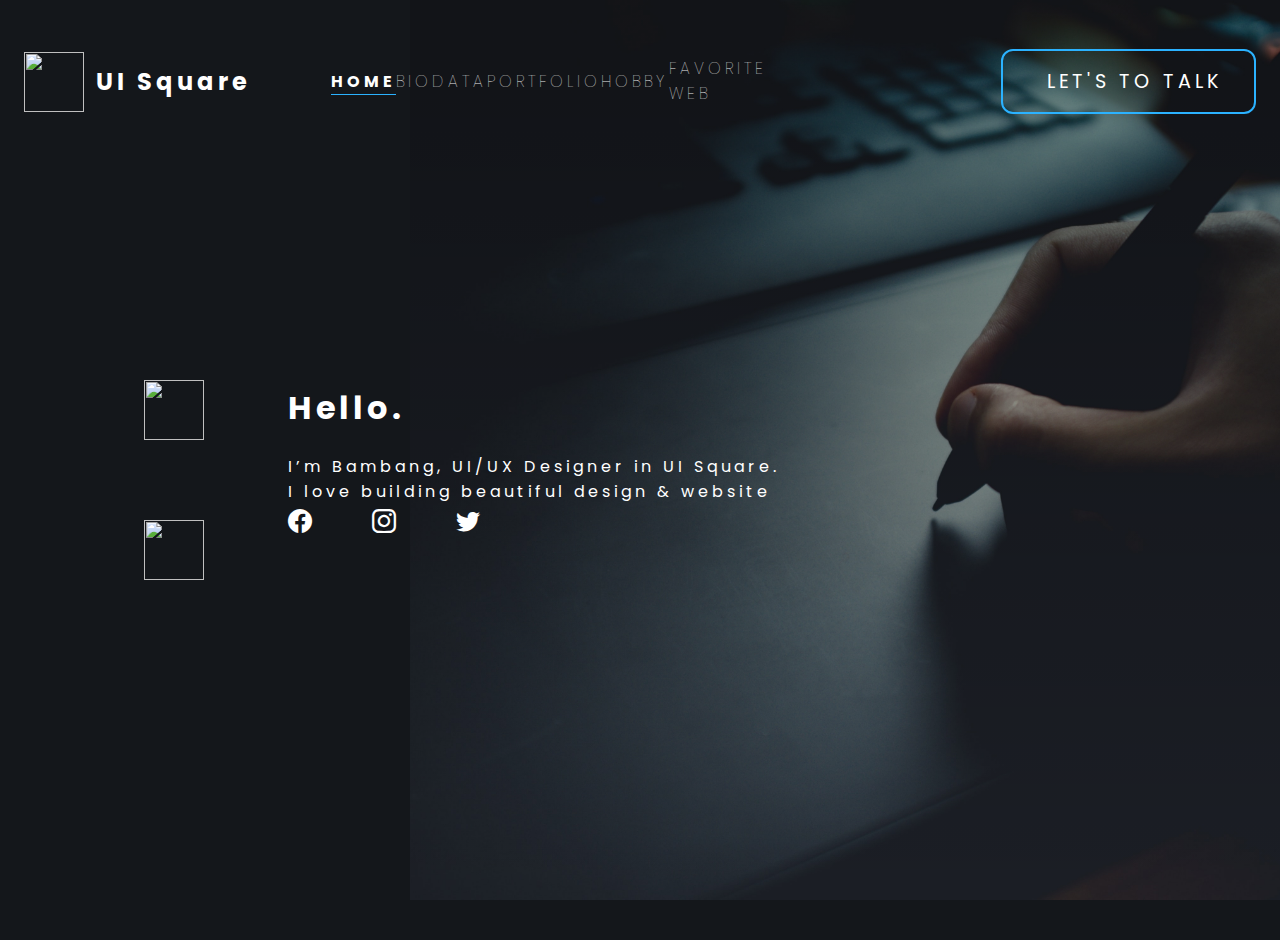
==== index.html @ f92a0475 ""Edit home page"" ====
<!DOCTYPE html>
<html lang="en">
  <head>
    <meta charset="UTF-8" />
    <meta http-equiv="X-UA-Compatible" content="IE=edge" />
    <meta name="viewport" content="width=device-width, initial-scale=1.0" />
    <link rel="stylesheet" href="css/style.css" />
    <link rel="preconnect" href="https://fonts.gstatic.com" />
    <link
      href="https://fonts.googleapis.com/css2?family=Poppins:wght@300;400;500;700;900&display=swap"
      rel="stylesheet"
    />
    <link rel="shortcut icon" href="img/favicon.ico" type="image/x-icon" />
    <link
      rel="stylesheet"
      href="https://cdn.jsdelivr.net/npm/bootstrap-icons@1.4.0/font/bootstrap-icons.css"
    />
    <title>Bambang</title>
  </head>
  <body>
    <section class="section-1">
      <div class="container white-text">
        <div class="s-hero"><div class="gradient"></div></div>
        <div class="nav">
          <div class="nav-brand">
            <img
              class="nav-icon"
              src="img/logo.png"
              alt=""
              height="60"
              width="60"
            />
            <h2>UI Square</h2>
          </div>
          <div class="nav-link">
            <p class="hyperlink active">HOME</p>
            <p class="hyperlink">BIODATA</p>
            <p class="hyperlink">PORTFOLIO</p>
            <p class="hyperlink">HOBBY</p>
            <p class="hyperlink">FAVORITE WEB</p>
          </div>
          <div class="nav-link-btn">
            <a href="#">
              <div class="btn btn-outline">
                <img class="nav-icon" src="img/telegram-plane.svg" alt="" />
                <span>LET'S TO TALK</span>
              </div>
            </a>
          </div>
        </div>
        <div class="dot-container">
          <img class="dot" src="img/dot.svg" alt="" width="60" height="60" />
          <img class="dot" src="img/dot.svg" alt="" width="60" height="60" />
        </div>
        <div class="hero-text">
          <h1 class="hello">Hello.</h1>
          <span class="hello-span"
            >I’m Bambang, UI/UX Designer in UI Square.<br />
            I love building beautiful design & website</span
          >
          <div class="social-media">
            <a href="#">
              <i class="bi bi-facebook"></i>
            </a>
            <a href="#">
              <i class="bi bi-instagram"></i>
            </a>
            <a href="#">
              <i class="bi bi-twitter"></i>
            </a>
          </div>
        </div>
      </div>
    </section>
  </body>
</html>
---- css/style.css ----
body {
  font-family: "Poppins", sans-serif;
  line-height: normal;
  letter-spacing: 4px;
  background-color: #14171b;
  margin: 0;
  padding: 0;
}
a {
  text-decoration: none;
  color: white;
}
section {
  width: 100%;
  min-height: 100vh;
}
.section-1{
  /* min-height: 90vh !important; */
  padding-top: 40px;
}
.container {
  display: flex;
  flex: 1;
  flex-flow: column;
  padding-top: 40px;
  padding: 0 24px;
}
.nav {
  display: flex;
  flex: 1;
  flex-direction: row;
  align-items: center;
  justify-content: start;
}
.nav-link {
  display: flex;
  flex: 1;
  flex-direction: row;
  align-items: center;
  justify-content: space-around;
  font-weight: lighter;
}
.nav-link-btn {
  flex: 1;
  display: flex;
  align-items: center;
  justify-content: flex-end;
}
.nav-brand {
  display: flex;
  flex-direction: row;
  align-items: center;
  margin-right: 80px;
}
.white-text {
  color: white;
}
.nav-icon {
  margin-right: 12px;
}
.btn {
  display: flex;
  padding: 16px 32px;
  font-size: 1.2rem;
  align-items: center;
}
.btn-outline {
  border: 2px solid #2bb2ff;
  border-radius: 12px;
  transition: 0.3s ease-in-out;
}
.btn-outline:hover {
  background-color: #2bb2ff;
  color: white;
}
.active {
  font-weight: bold;
  color: white !important;
  border-bottom: 1px solid #2bb2ff !important;
}

.hero-text {
  display: flex;
  flex: 1;
  flex-direction: column;
  margin-left: 264px;
  margin-top: 240px;
}
.social-media-icon {
  padding-right: 48px;
}
.dot-container {
  position: absolute;
  display: flex;
  flex-direction: column;
  top: 300px;
}
.dot {
  margin-top: 80px;
  margin-left: 120px;
}
.bi {
  margin-right: 48px;
  font-size: 1.5rem;
  color: white;
}
.bi:hover {
  color: #2bb2ff;
}
.hyperlink {
  color: #eaeaea;
  transition: 0.3s ease-in-out;
  border-bottom: 1px solid rgba(255, 255, 255, 0);
}
.hyperlink:hover {
  border-bottom: 1px solid #fff;
}
.s-hero {
  background-image: url(../img/hero-bg.jpg);
  background-repeat: no-repeat;
  background-position: center;
  background-size: cover;
  position: absolute;
  top: 0;
  right: 0;
  bottom: 0;
  left: 32vw;
  z-index: -999;
}
.s-hero .gradient {
  display: block;
  position: absolute;
  top: 0;
  left: 0;
  width: 100%;
  height: 100%;
  background: linear-gradient(180deg, black 10%, rgba(0, 0, 0, 0) 100%);
  opacity: .35;
}


@media only screen and (min-width: 1440px) {
  .container {
    padding: 0 80px;
  }

  .hello {
    font-size: 14rem;
    font-weight: 500;
    color: #2bb2ff;
    margin: 0;
    margin-left: -12px;
    padding: 0;
    line-height: 1.2;
  }
  .hello-span {
    margin: 0;
    font-size: 1.4rem;
    line-height: 2.75rem;
    font-weight: lighter;
    margin-bottom: 36px;
  }
}
body::-webkit-scrollbar {
  width: 8px;
}

body::-webkit-scrollbar-track {
  background: #14171b;
}

body::-webkit-scrollbar-thumb {
  background-color: #2bb2ff;
  border: 2px solid #14171b;
}
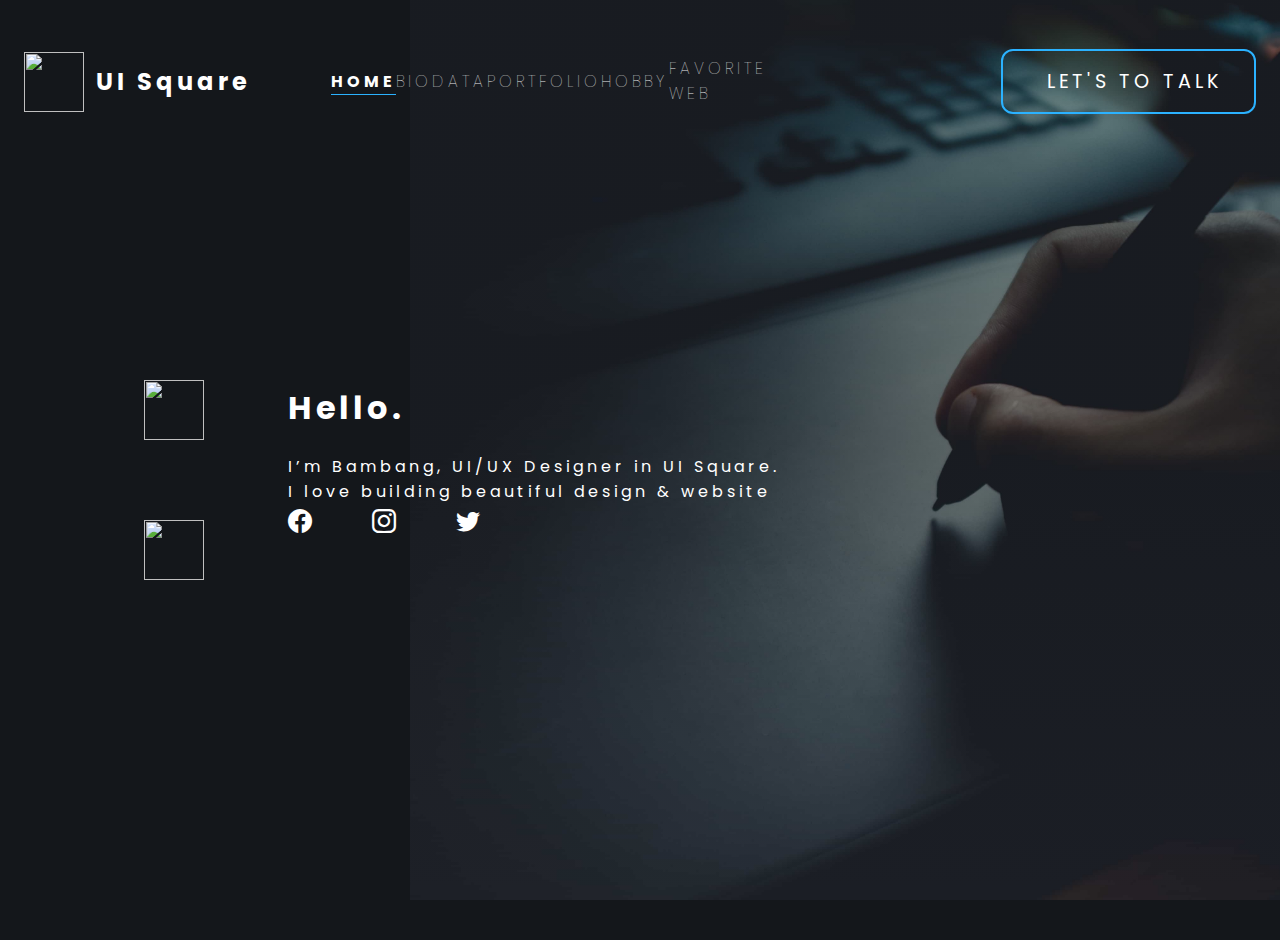
==== commit 55d37e0e: ""Nambahin bg hero"" ====
--- a/index.html
+++ b/index.html
@@ -15,7 +15,7 @@
       rel="stylesheet"
       href="https://cdn.jsdelivr.net/npm/bootstrap-icons@1.4.0/font/bootstrap-icons.css"
     />
-    <title>Bambang</title>
+    <title>UI Square by Bambang</title>
   </head>
   <body>
     <section class="section-1">
--- a/css/style.css
+++ b/css/style.css
@@ -134,8 +134,8 @@
   left: 0;
   width: 100%;
   height: 100%;
-  background: linear-gradient(180deg, black 10%, rgba(0, 0, 0, 0) 100%);
-  opacity: .35;
+  background: linear-gradient(180deg, #14171b 50%, rgba(0, 0, 0, 0) 100%);
+  opacity: 0.4;
 }
 
 
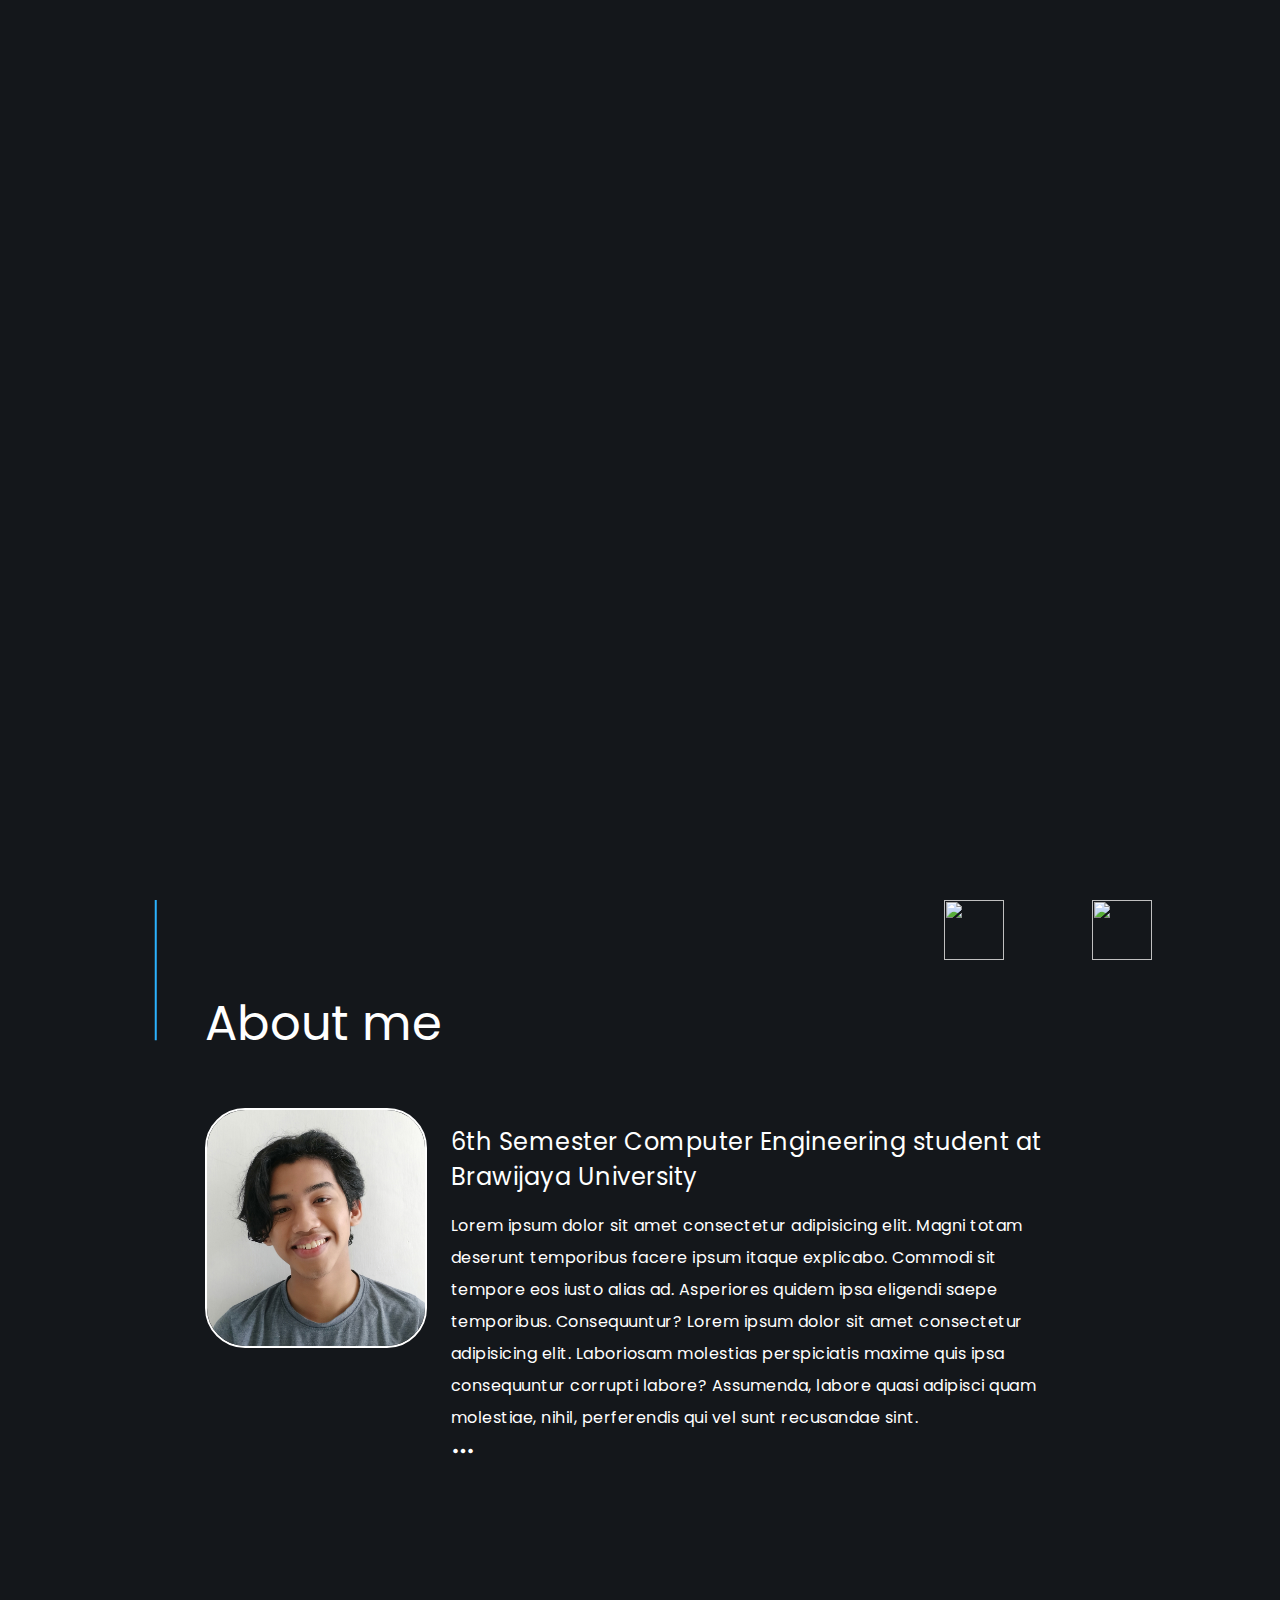
==== commit 1c29b465: "Adding Pages, do Some Animation, Avoid small screen" ====
--- a/index.html
+++ b/index.html
@@ -4,40 +4,68 @@
     <meta charset="UTF-8" />
     <meta http-equiv="X-UA-Compatible" content="IE=edge" />
     <meta name="viewport" content="width=device-width, initial-scale=1.0" />
+    <!-- Custom CSS -->
     <link rel="stylesheet" href="css/style.css" />
+    <link rel="stylesheet" href="css/preloader.css" />
+    <!-- Google Font -->
     <link rel="preconnect" href="https://fonts.gstatic.com" />
     <link
       href="https://fonts.googleapis.com/css2?family=Poppins:wght@300;400;500;700;900&display=swap"
       rel="stylesheet"
     />
     <link rel="shortcut icon" href="img/favicon.ico" type="image/x-icon" />
+    <!-- Bootstrap icon -->
     <link
       rel="stylesheet"
       href="https://cdn.jsdelivr.net/npm/bootstrap-icons@1.4.0/font/bootstrap-icons.css"
     />
-    <title>UI Square by Bambang</title>
+
+    <title>UI Square Homepage</title>
   </head>
   <body>
-    <section class="section-1">
+    <!-- Detect Screen -->
+    <div class="screenNotSupport">
+      <p style="text-align: center; margin-top: 40vh">
+        Screen Size Doesn't Support<br />
+        Device Screen min Width 1200px
+      </p>
+    </div>
+
+    <!-- preloader -->
+    <div id="preloader">
+      <div id="loader" class="dots-fade">
+        <div></div>
+        <div></div>
+        <div></div>
+      </div>
+    </div>
+
+    <section id="section-1" class="section-1">
       <div class="container white-text">
         <div class="s-hero"><div class="gradient"></div></div>
         <div class="nav">
-          <div class="nav-brand">
-            <img
-              class="nav-icon"
-              src="img/logo.png"
-              alt=""
-              height="60"
-              width="60"
-            />
-            <h2>UI Square</h2>
-          </div>
+          <a href="/">
+            <div class="nav-brand">
+              <img
+                class="nav-icon"
+                src="img/logo.png"
+                alt=""
+                height="60"
+                width="60"
+              />
+            </div>
+          </a>
           <div class="nav-link">
-            <p class="hyperlink active">HOME</p>
-            <p class="hyperlink">BIODATA</p>
-            <p class="hyperlink">PORTFOLIO</p>
-            <p class="hyperlink">HOBBY</p>
-            <p class="hyperlink">FAVORITE WEB</p>
+            <a href="/" class="hyperlink active">HOME</a>
+            <a href="/screen/biodata.html" class="hyperlink">BIO</a>
+            <a href="/screen/portfolio.html" class="hyperlink">PORTFOLIO</a>
+            <a href="/screen/hobby.html" class="hyperlink">HOBBY</a>
+            <a
+              href="https://www.figma.com/file/etpglkCQRniFls2wxYqZa7/Portfolio?node-id=0%3A1"
+              class="hyperlink"
+              target="_blank"
+              >FAVORITE</a
+            >
           </div>
           <div class="nav-link-btn">
             <a href="#">
@@ -53,24 +81,91 @@
           <img class="dot" src="img/dot.svg" alt="" width="60" height="60" />
         </div>
         <div class="hero-text">
-          <h1 class="hello">Hello.</h1>
+          <h1 id="hello" class="hello">Hello.</h1>
           <span class="hello-span"
             >I’m Bambang, UI/UX Designer in UI Square.<br />
             I love building beautiful design & website</span
           >
           <div class="social-media">
-            <a href="#">
+            <a
+              href="https://www.facebook.com/bambanggunawan123"
+              target="_blank"
+              rel="noopener noreferrer"
+            >
               <i class="bi bi-facebook"></i>
             </a>
-            <a href="#">
+            <a
+              href="https://www.instagram.com/bambanggunawanid"
+              target="_blank"
+              rel="noopener noreferrer"
+            >
               <i class="bi bi-instagram"></i>
             </a>
-            <a href="#">
+            <a
+              href="https://www.twitter.com/bambangg_id"
+              target="_blank"
+              rel="noopener noreferrer"
+            >
               <i class="bi bi-twitter"></i>
+            </a>
+            <a
+              href="https://www.linkedin.com/in/bambanggunawanid/"
+              target="_blank"
+              rel="noopener noreferrer"
+            >
+              <i class="bi bi-linkedin"></i>
+            </a>
+            <a
+              href="https://www.youtube.com/channel/UCVnc864tXGUmv-bIhHRjDUA"
+              target="_blank"
+              rel="noopener noreferrer"
+            >
+              <i class="bi bi-youtube"></i>
+            </a>
+          </div>
+        </div>
+        <div class="dot-container2">
+          <img class="dot2" src="img/dot.svg" alt="" width="60" height="60" />
+          <img class="dot2" src="img/dot.svg" alt="" width="60" height="60" />
+        </div>
+        <div>
+          <a href="#section-2" class="scroll-down smoothscroll">
+            <p>Scroll Down</p>
+            <hr />
+          </a>
+        </div>
+      </div>
+    </section>
+    <section id="section-2">
+      <div class="about-container white-text">
+        <h3>About me</h3>
+        <div class="about-content">
+          <img src="/img/me.jpg" alt="" />
+          <div class="about-text">
+            <p>
+              6th Semester Computer Engineering student at Brawijaya University
+            </p>
+            <span
+              >Lorem ipsum dolor sit amet consectetur adipisicing elit. Magni
+              totam deserunt temporibus facere ipsum itaque explicabo. Commodi
+              sit tempore eos iusto alias ad. Asperiores quidem ipsa eligendi
+              saepe temporibus. Consequuntur? Lorem ipsum dolor sit amet
+              consectetur adipisicing elit. Laboriosam molestias perspiciatis
+              maxime quis ipsa consequuntur corrupti labore? Assumenda, labore
+              quasi adipisci quam molestiae, nihil, perferendis qui vel sunt
+              recusandae sint.</span
+            >
+            <br />
+            <a href="/screen/biodata.html">
+              <i class="bi bi-three-dots "></i>
             </a>
           </div>
         </div>
       </div>
     </section>
+
+    <!-- Javascript -->
+    <script src="js/jquery-3.2.1.min.js"></script>
+    <script src="js/script.js"></script>
   </body>
 </html>
--- a/css/style.css
+++ b/css/style.css
@@ -10,11 +10,31 @@
   text-decoration: none;
   color: white;
 }
+h1 {
+  font-size: 96px;
+  letter-spacing: -1.5px;
+}
+h2 {
+  font-size: 60px;
+  letter-spacing: -0.5px;
+}
+h3 {
+  font-size: 48px;
+  letter-spacing: 0px;
+}
+p {
+  font-size: 1rem;
+  letter-spacing: 0.5px;
+}
+span{
+  font-size: 1rem;
+  letter-spacing: 1.5px;
+}
 section {
   width: 100%;
   min-height: 100vh;
 }
-.section-1{
+.section-1 {
   /* min-height: 90vh !important; */
   padding-top: 40px;
 }
@@ -61,7 +81,6 @@
 .btn {
   display: flex;
   padding: 16px 32px;
-  font-size: 1.2rem;
   align-items: center;
 }
 .btn-outline {
@@ -84,7 +103,7 @@
   flex: 1;
   flex-direction: column;
   margin-left: 264px;
-  margin-top: 240px;
+  margin-top: 160px;
 }
 .social-media-icon {
   padding-right: 48px;
@@ -98,6 +117,14 @@
 .dot {
   margin-top: 80px;
   margin-left: 120px;
+}
+.dot-container2 {
+  position: absolute;
+  right: 10vmax;
+  top: 100vh;
+}
+.dot2 {
+  margin-left: 80px;
 }
 .bi {
   margin-right: 48px;
@@ -137,9 +164,72 @@
   background: linear-gradient(180deg, #14171b 50%, rgba(0, 0, 0, 0) 100%);
   opacity: 0.4;
 }
-
-
-@media only screen and (min-width: 1440px) {
+.about-container {
+  display: flex;
+  flex: 1;
+  flex-wrap: wrap;
+  flex-direction: row;
+  padding: 0 16%;
+}
+.about-container > h3 {
+  flex: 100%;
+  font-weight: normal;
+  text-align: start;
+}
+.about-content {
+  display: flex;
+  flex-wrap: nowrap;
+  align-items: flex-start;
+}
+
+.about-content > img {
+  height: 240px;
+  width: 240px;
+  border-radius: 40px;
+  margin-right: 24px;
+  background-size: cover;
+  border: 2px solid white;
+  box-sizing: border-box;
+}
+.about-text > p {
+  font-size: 24px;
+  letter-spacing: 0.5px;
+  margin: 16px 0px;
+}
+.about-text > span {
+  font-size: 16px;
+  line-height: 2;
+  letter-spacing: 0.5px;
+}
+
+.scroll-down{
+  display: flex;
+  flex-direction: row;
+  flex-wrap: nowrap;
+  align-items: center;
+  transform: rotate(90deg);
+  position: absolute;
+  top: 95vh;
+  left: 0;
+}
+.scroll-down > p {
+  color: #666;
+  padding-right: 12px;
+}
+.scroll-down > hr {
+  border: 1px solid #2bb2ff;
+  width: 200px;
+  padding: 0;
+  margin: 0;
+}
+
+
+.bio-header {
+  text-align: center;
+}
+
+/* Only ready for PC */
+@media only screen and (min-width: 1200px) {
   .container {
     padding: 0 80px;
   }
@@ -155,7 +245,7 @@
   }
   .hello-span {
     margin: 0;
-    font-size: 1.4rem;
+    font-size: 1.6rem;
     line-height: 2.75rem;
     font-weight: lighter;
     margin-bottom: 36px;
--- a/css/preloader.css
+++ b/css/preloader.css
@@ -0,0 +1,197 @@
+/* ===================================================================
+ * # preloader
+ *
+ * ------------------------------------------------------------------- */
+#preloader {
+  position: fixed;
+  top: 0;
+  left: 0;
+  right: 0;
+  bottom: 0;
+  background: #14171b;
+  z-index: 500;
+  height: 100vh;
+  width: 100%;
+  overflow: hidden;
+}
+.screenNotSupport {
+  visibility: hidden;
+  position: fixed;
+  top: 0;
+  left: 0;
+  right: 0;
+  bottom: 0;
+  background: #14171b;
+  z-index: 99999 !important;
+  height: 100vh;
+  width: 100%;
+  color: white;
+}
+
+.no-js #preloader,
+.oldie #preloader {
+  display: none;
+}
+
+#loader {
+  position: absolute;
+  left: 50%;
+  top: 50%;
+  width: 6px;
+  height: 6px;
+  padding: 0;
+  display: inline-block;
+  -webkit-transform: translate3d(-50%, -50%, 0);
+  transform: translate3d(-50%, -50%, 0);
+}
+
+#loader > div {
+  content: "";
+  background: white;
+  width: 6px;
+  height: 6px;
+  position: absolute;
+  top: 0;
+  left: 0;
+  border-radius: 50%;
+}
+
+#loader > div:nth-of-type(1) {
+  left: 15px;
+}
+
+#loader > div:nth-of-type(3) {
+  left: -15px;
+}
+
+/* dots jump */
+.dots-jump > div {
+  -webkit-animation: dots-jump 1.2s infinite ease;
+  animation: dots-jump 1.2s infinite ease;
+  -webkit-animation-delay: 0.2s;
+  animation-delay: 0.2s;
+}
+
+.dots-jump > div:nth-of-type(1) {
+  -webkit-animation-delay: 0.4s;
+  animation-delay: 0.4s;
+}
+
+.dots-jump > div:nth-of-type(3) {
+  -webkit-animation-delay: 0s;
+  animation-delay: 0s;
+}
+
+@-webkit-keyframes dots-jump {
+  0% {
+    top: 0;
+  }
+  40% {
+    top: -6px;
+  }
+  80% {
+    top: 0;
+  }
+}
+
+@keyframes dots-jump {
+  0% {
+    top: 0;
+  }
+  40% {
+    top: -6px;
+  }
+  80% {
+    top: 0;
+  }
+}
+
+/* dots fade */
+.dots-fade > div {
+  -webkit-animation: dots-fade 1.6s infinite ease;
+  animation: dots-fade 1.6s infinite ease;
+  -webkit-animation-delay: 0.4s;
+  animation-delay: 0.4s;
+}
+
+.dots-fade > div:nth-of-type(1) {
+  -webkit-animation-delay: 0.8s;
+  animation-delay: 0.8s;
+}
+
+.dots-fade > div:nth-of-type(3) {
+  -webkit-animation-delay: 0s;
+  animation-delay: 0s;
+}
+
+@-webkit-keyframes dots-fade {
+  0% {
+    opacity: 1;
+  }
+  40% {
+    opacity: 0.2;
+  }
+  80% {
+    opacity: 1;
+  }
+}
+
+@keyframes dots-fade {
+  0% {
+    opacity: 1;
+  }
+  40% {
+    opacity: 0.2;
+  }
+  80% {
+    opacity: 1;
+  }
+}
+
+/* dots pulse */
+.dots-pulse > div {
+  -webkit-animation: dots-pulse 1.2s infinite ease;
+  animation: dots-pulse 1.2s infinite ease;
+  -webkit-animation-delay: 0.2s;
+  animation-delay: 0.2s;
+}
+
+.dots-pulse > div:nth-of-type(1) {
+  -webkit-animation-delay: 0.4s;
+  animation-delay: 0.4s;
+}
+
+.dots-pulse > div:nth-of-type(3) {
+  -webkit-animation-delay: 0s;
+  animation-delay: 0s;
+}
+
+@-webkit-keyframes dots-pulse {
+  0% {
+    -webkit-transform: scale(1);
+    transform: scale(1);
+  }
+  40% {
+    -webkit-transform: scale(1.1);
+    transform: scale(1.3);
+  }
+  80% {
+    -webkit-transform: scale(1);
+    transform: scale(1);
+  }
+}
+
+@keyframes dots-pulse {
+  0% {
+    -webkit-transform: scale(1);
+    transform: scale(1);
+  }
+  40% {
+    -webkit-transform: scale(1.1);
+    transform: scale(1.3);
+  }
+  80% {
+    -webkit-transform: scale(1);
+    transform: scale(1);
+  }
+}
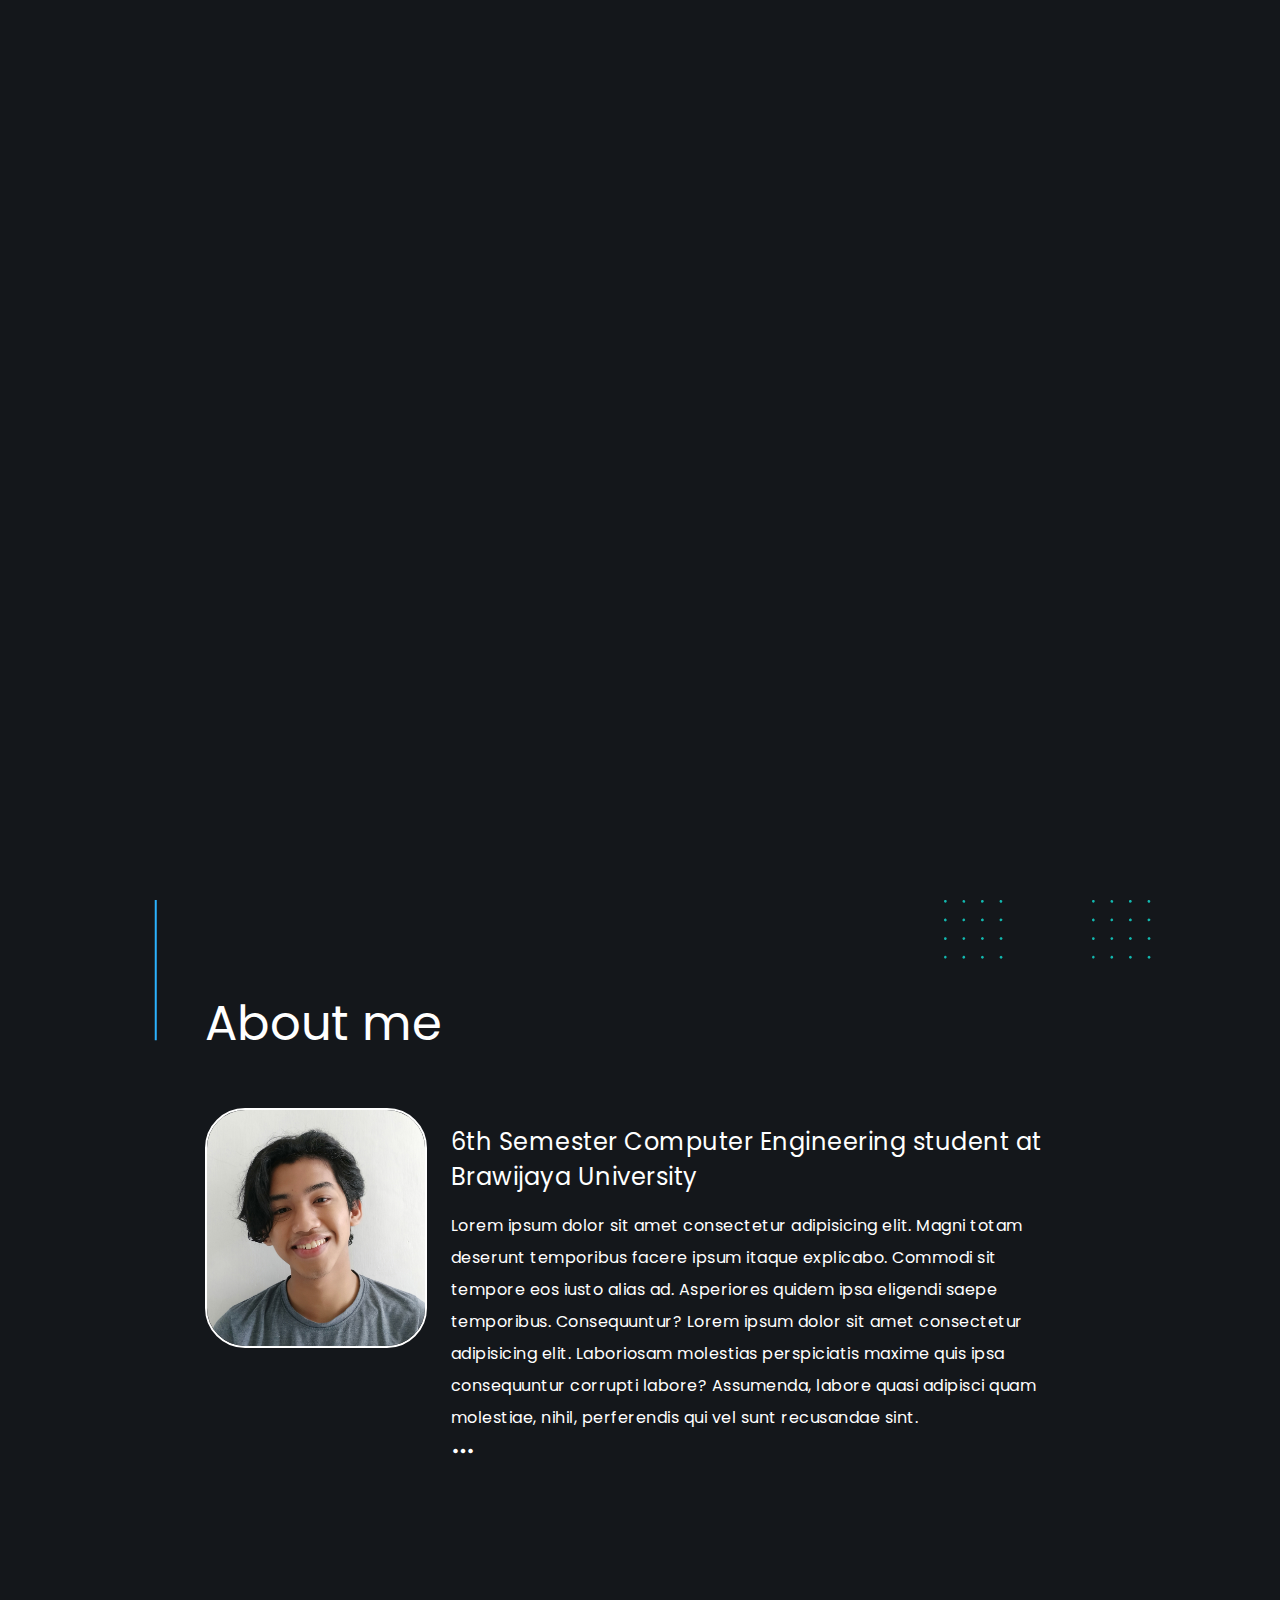
==== commit da7e7b64: "some" ====
--- a/index.html
+++ b/index.html
@@ -157,7 +157,7 @@
             >
             <br />
             <a href="/screen/biodata.html">
-              <i class="bi bi-three-dots "></i>
+              <i class="bi bi-three-dots"></i>
             </a>
           </div>
         </div>
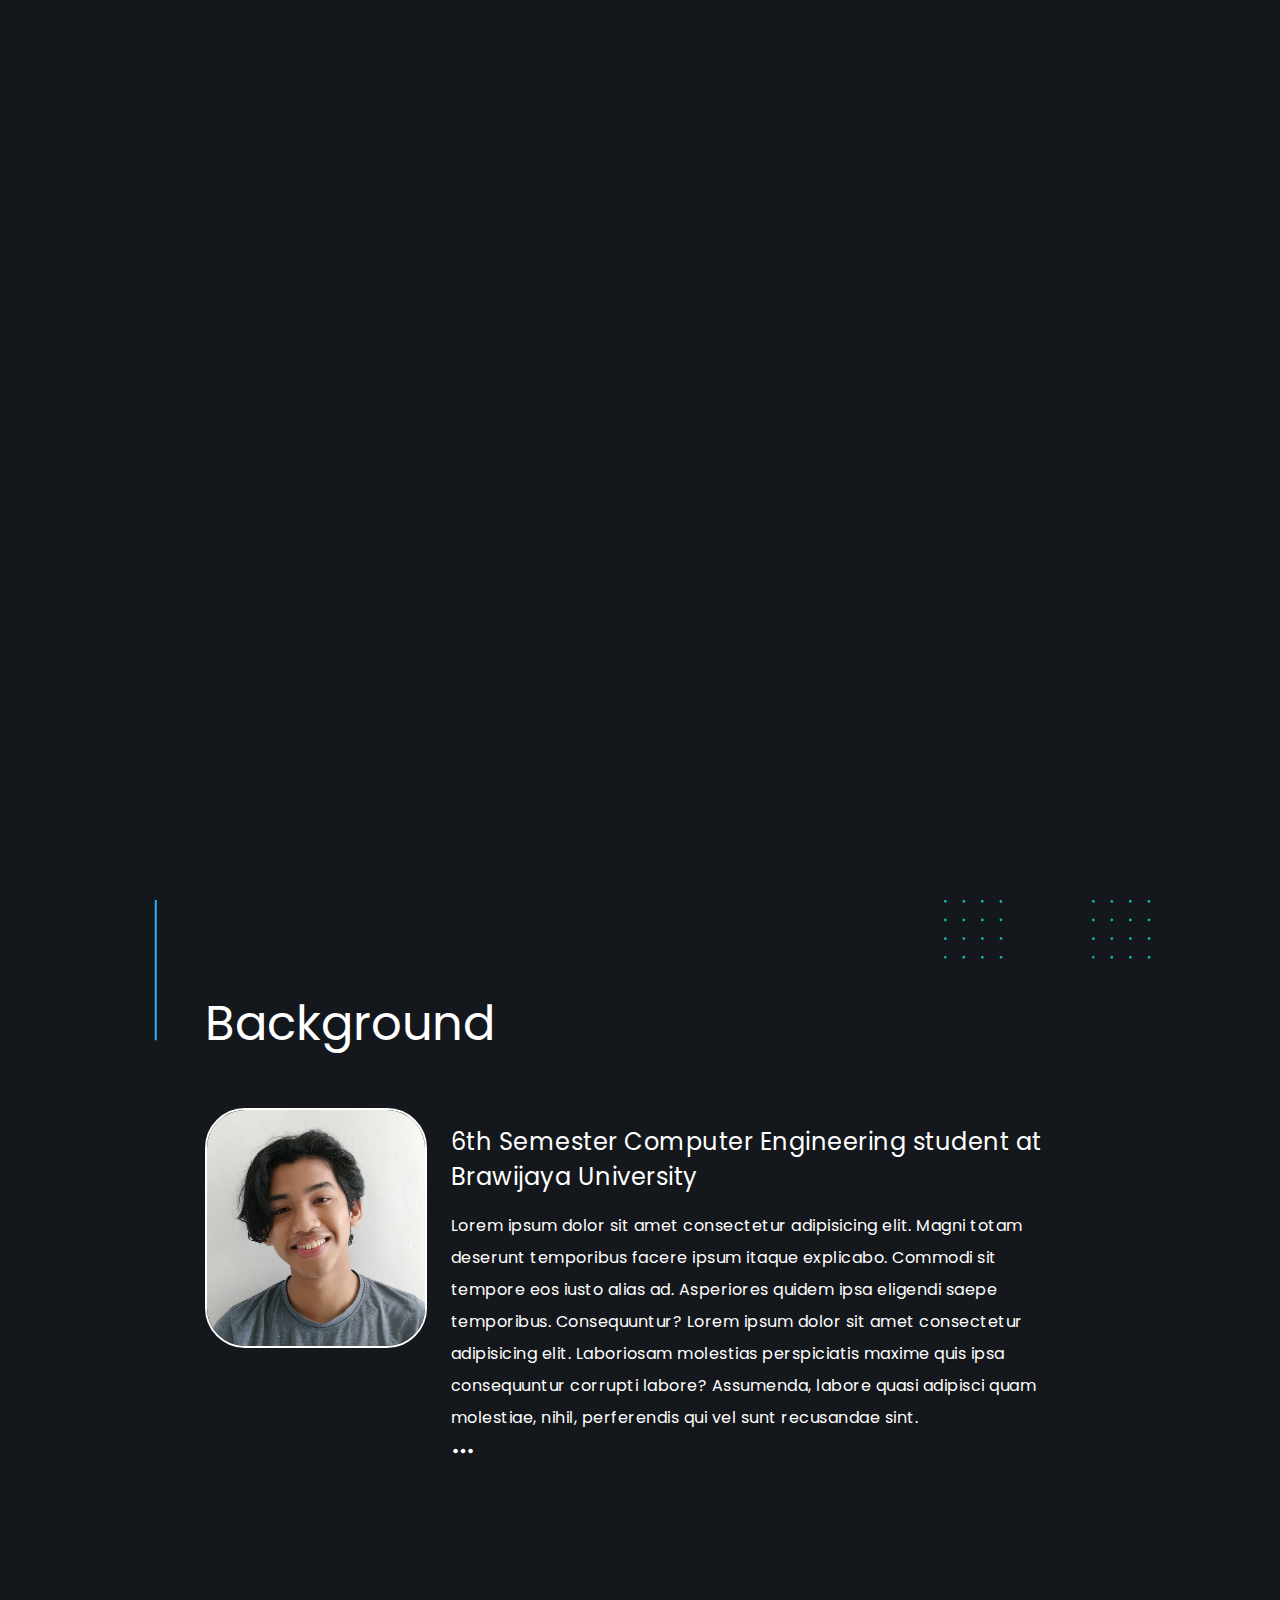
==== commit a8602860: "dot animation" ====
--- a/index.html
+++ b/index.html
@@ -5,8 +5,8 @@
     <meta http-equiv="X-UA-Compatible" content="IE=edge" />
     <meta name="viewport" content="width=device-width, initial-scale=1.0" />
     <!-- Custom CSS -->
+    <link rel="stylesheet" href="css/preloader.css" />
     <link rel="stylesheet" href="css/style.css" />
-    <link rel="stylesheet" href="css/preloader.css" />
     <!-- Google Font -->
     <link rel="preconnect" href="https://fonts.gstatic.com" />
     <link
@@ -25,7 +25,7 @@
   <body>
     <!-- Detect Screen -->
     <div class="screenNotSupport">
-      <p style="text-align: center; margin-top: 40vh">
+      <p style="text-align: center; margin-top: 60vmax">
         Screen Size Doesn't Support<br />
         Device Screen min Width 1200px
       </p>
@@ -61,9 +61,10 @@
             <a href="/screen/portfolio.html" class="hyperlink">PORTFOLIO</a>
             <a href="/screen/hobby.html" class="hyperlink">HOBBY</a>
             <a
-              href="https://www.figma.com/file/etpglkCQRniFls2wxYqZa7/Portfolio?node-id=0%3A1"
+              href="/screen/favorite.html"
               class="hyperlink"
               target="_blank"
+              id="jumpWeb"
               >FAVORITE</a
             >
           </div>
@@ -81,7 +82,7 @@
           <img class="dot" src="img/dot.svg" alt="" width="60" height="60" />
         </div>
         <div class="hero-text">
-          <h1 id="hello" class="hello">Hello.</h1>
+          <h1 id="hello" class="hello">Hello</h1>
           <span class="hello-span"
             >I’m Bambang, UI/UX Designer in UI Square.<br />
             I love building beautiful design & website</span
@@ -138,7 +139,7 @@
     </section>
     <section id="section-2">
       <div class="about-container white-text">
-        <h3>About me</h3>
+        <h3>Background</h3>
         <div class="about-content">
           <img src="/img/me.jpg" alt="" />
           <div class="about-text">
--- a/css/preloader.css
+++ b/css/preloader.css
@@ -23,9 +23,12 @@
   bottom: 0;
   background: #14171b;
   z-index: 99999 !important;
-  height: 100vh;
-  width: 100%;
+  /* height: 100vmax; */
+  /* width: 100%; */
   color: white;
+}
+.screenNotSupport > p {
+  font-size: 32px;
 }
 
 .no-js #preloader,
@@ -195,3 +198,28 @@
     transform: scale(1);
   }
 }
+
+/*  */
+.hello:after {
+  content: '.';
+  animation: dots 1.5s steps(5, end) infinite;}
+
+@keyframes dots {
+  0%, 20% {
+    color: rgba(0,0,0,0);
+    text-shadow:
+      .25em 0 0 rgba(0,0,0,0),
+      .5em 0 0 rgba(0,0,0,0);}
+  40% {
+    color: #2bb2ff;
+    text-shadow:
+      .25em 0 0 rgba(0,0,0,0),
+      .5em 0 0 rgba(0,0,0,0);}
+  60% {
+    text-shadow:
+      .25em 0 0 #2bb2ff,
+      .5em 0 0 rgba(0,0,0,0);}
+  80%, 100% {
+    text-shadow:
+      .25em 0 0 #2bb2ff,
+      .5em 0 0 #2bb2ff;}}
--- a/css/style.css
+++ b/css/style.css
@@ -26,7 +26,7 @@
   font-size: 1rem;
   letter-spacing: 0.5px;
 }
-span{
+span {
   font-size: 1rem;
   letter-spacing: 1.5px;
 }
@@ -36,6 +36,9 @@
 }
 .section-1 {
   /* min-height: 90vh !important; */
+  padding-top: 40px;
+}
+.section-bio-1 {
   padding-top: 40px;
 }
 .container {
@@ -202,7 +205,7 @@
   letter-spacing: 0.5px;
 }
 
-.scroll-down{
+.scroll-down {
   display: flex;
   flex-direction: row;
   flex-wrap: nowrap;
@@ -222,12 +225,147 @@
   padding: 0;
   margin: 0;
 }
-
-
+.bio-content {
+  margin-bottom: 80px;
+}
 .bio-header {
   text-align: center;
 }
-
+.bio-text-container {
+  display: flex;
+  padding: 0 240px 0 400px;
+  flex-wrap: nowrap;
+  flex: 1;
+  flex-direction: row;
+  align-items: center;
+  justify-content: center;
+}
+.bio-text-container > .bio-left {
+  display: flex;
+  flex: 1;
+  justify-content: flex-start;
+}
+.bio-left,
+.bio-separator,
+.bio-right {
+  display: flex;
+  flex-wrap: wrap;
+  flex-direction: column;
+}
+.bio-left > p,
+.bio-separator > span,
+.bio-right > p,
+.bio-right > a > p {
+  margin: 16px 0;
+}
+
+.bio-left > p,
+.bio-separator > span,
+.bio-right > p,
+.bio-right > a > p {
+  font-size: 24px;
+}
+.bio-text-container > .bio-separator {
+  display: flex;
+  flex: 0.2;
+}
+.bio-text-container > .bio-right {
+  display: flex;
+  flex: 2;
+}
+.vi {
+  position: absolute;
+}
+.vi-small {
+  left: 0;
+  bottom: 80px;
+  z-index: -999;
+}
+.vi-big {
+  right: 0px;
+  bottom: -80px;
+  z-index: -999;
+}
+
+/* Portfolio */
+.portfolio-container {
+  display: flex;
+  justify-content: space-between;
+  padding: 56px 160px;
+}
+.portfolio-text {
+  margin-top: 240px;
+}
+.portfolio-text > h1 {
+  margin: 0;
+  font-size: 72px;
+}
+.portfolio-text > h4 {
+  margin: 0;
+  color: #2bb2ff;
+  font-size: 20px;
+  letter-spacing: 1.5px;
+  font-weight: normal;
+}
+.portfolio-text > p {
+  margin: 0;
+  font-size: 32px;
+  letter-spacing: 1.5px;
+  font-weight: normal;
+}
+.light > img {
+  position: absolute;
+  z-index: -999;
+  right: 0;
+  top: 0;
+}
+.skill-canvas {
+  display: flex;
+  flex-direction: column;
+  background-color: #1f242a;
+  margin-top: -60px;
+  padding: 24px 160px;
+  border-radius: 24px;
+  margin-bottom: 120px;
+}
+.skill > ul > li > h3 {
+  font-size: 24px;
+}
+/*  */
+
+/* Hobby */
+.gallery {
+  display: flex;
+  flex-wrap: wrap;
+  justify-content: center;
+}
+.picture {
+  position: relative;
+}
+.picture > img {
+  margin: 12px;
+  opacity: 1;
+  transition: 0.3s ease-in-out;
+}
+.picture > p:hover {
+  opacity: 1;
+}
+.picture > p {
+  position: absolute;
+  text-align: center;
+  line-height: 480px ;
+  width: 97%;
+  height: 100%;
+  font-size: 2rem;
+  font-weight: bold;
+  letter-spacing: 4px;
+  margin: 12px;
+  top: 0;
+  left: 0;
+  background-color: #14171b;
+  opacity: 0;
+  transition: 0.3s ease-out;
+}
 /* Only ready for PC */
 @media only screen and (min-width: 1200px) {
   .container {
